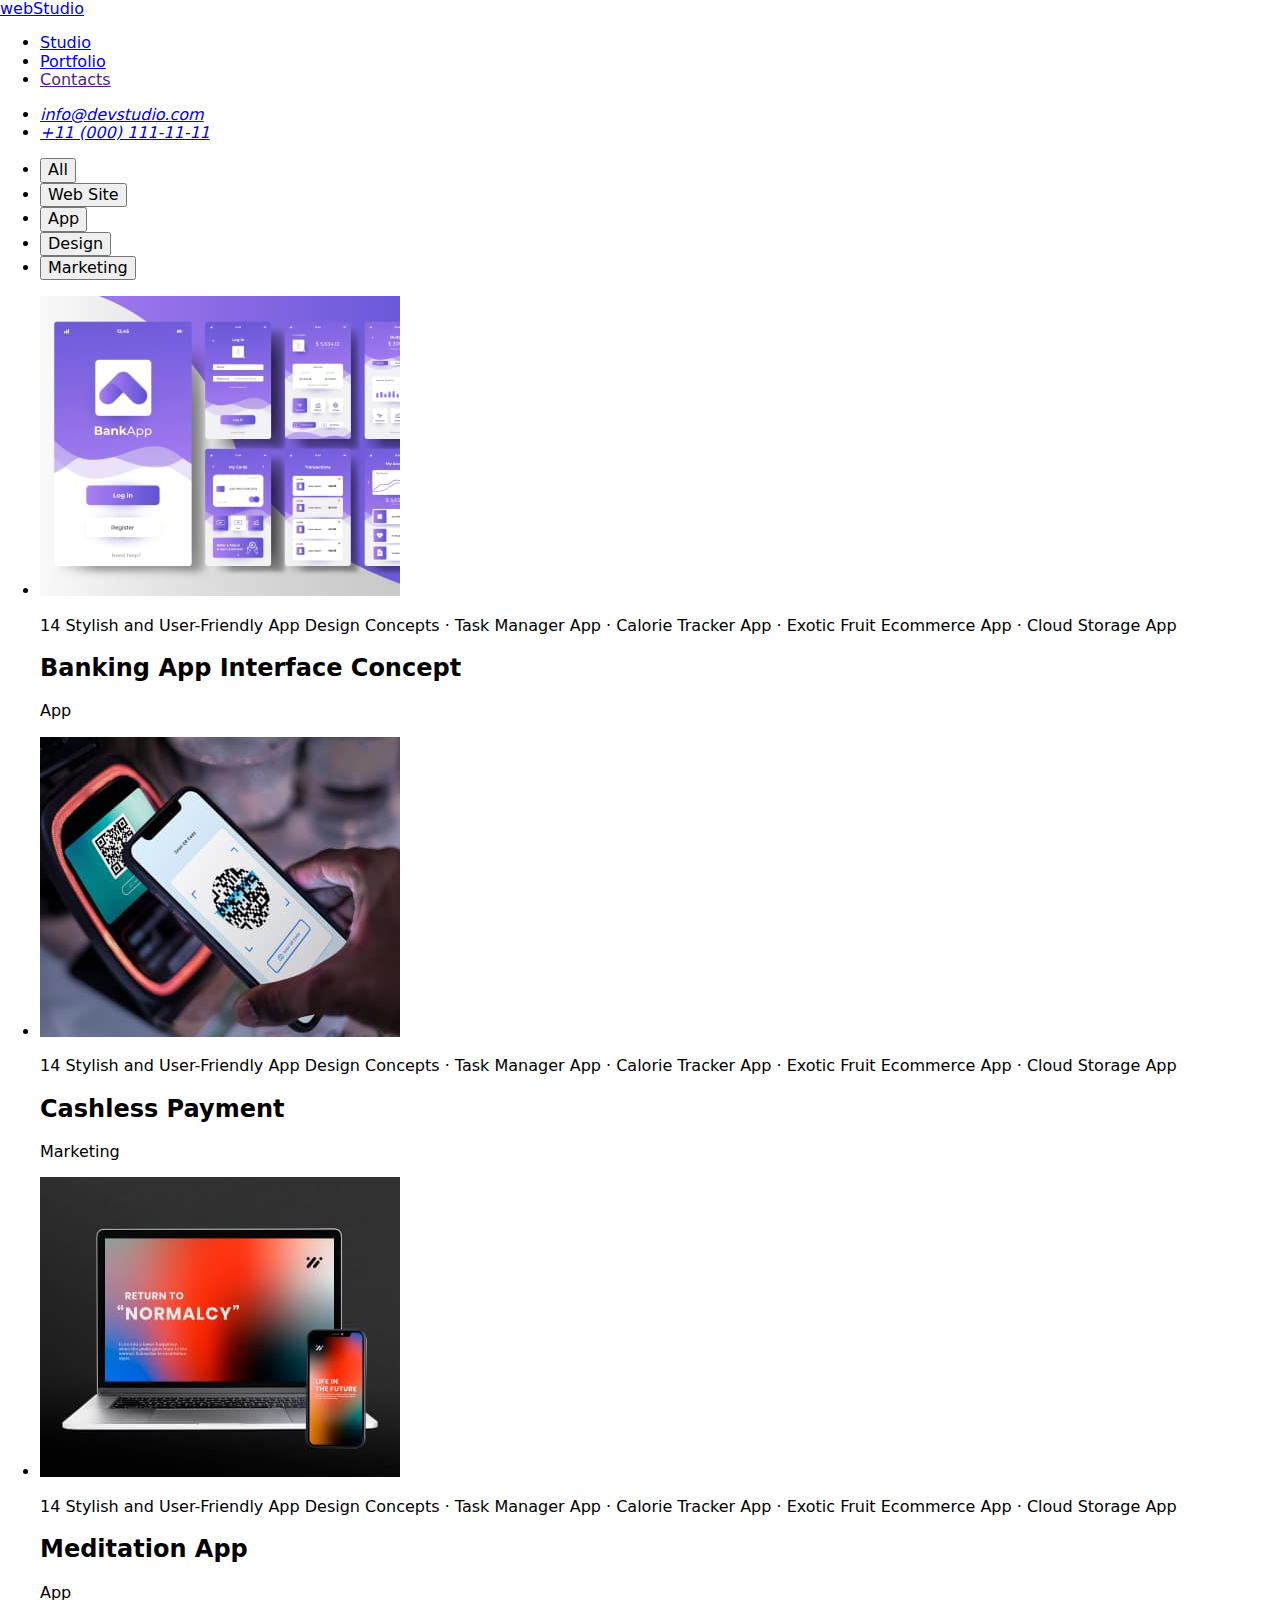
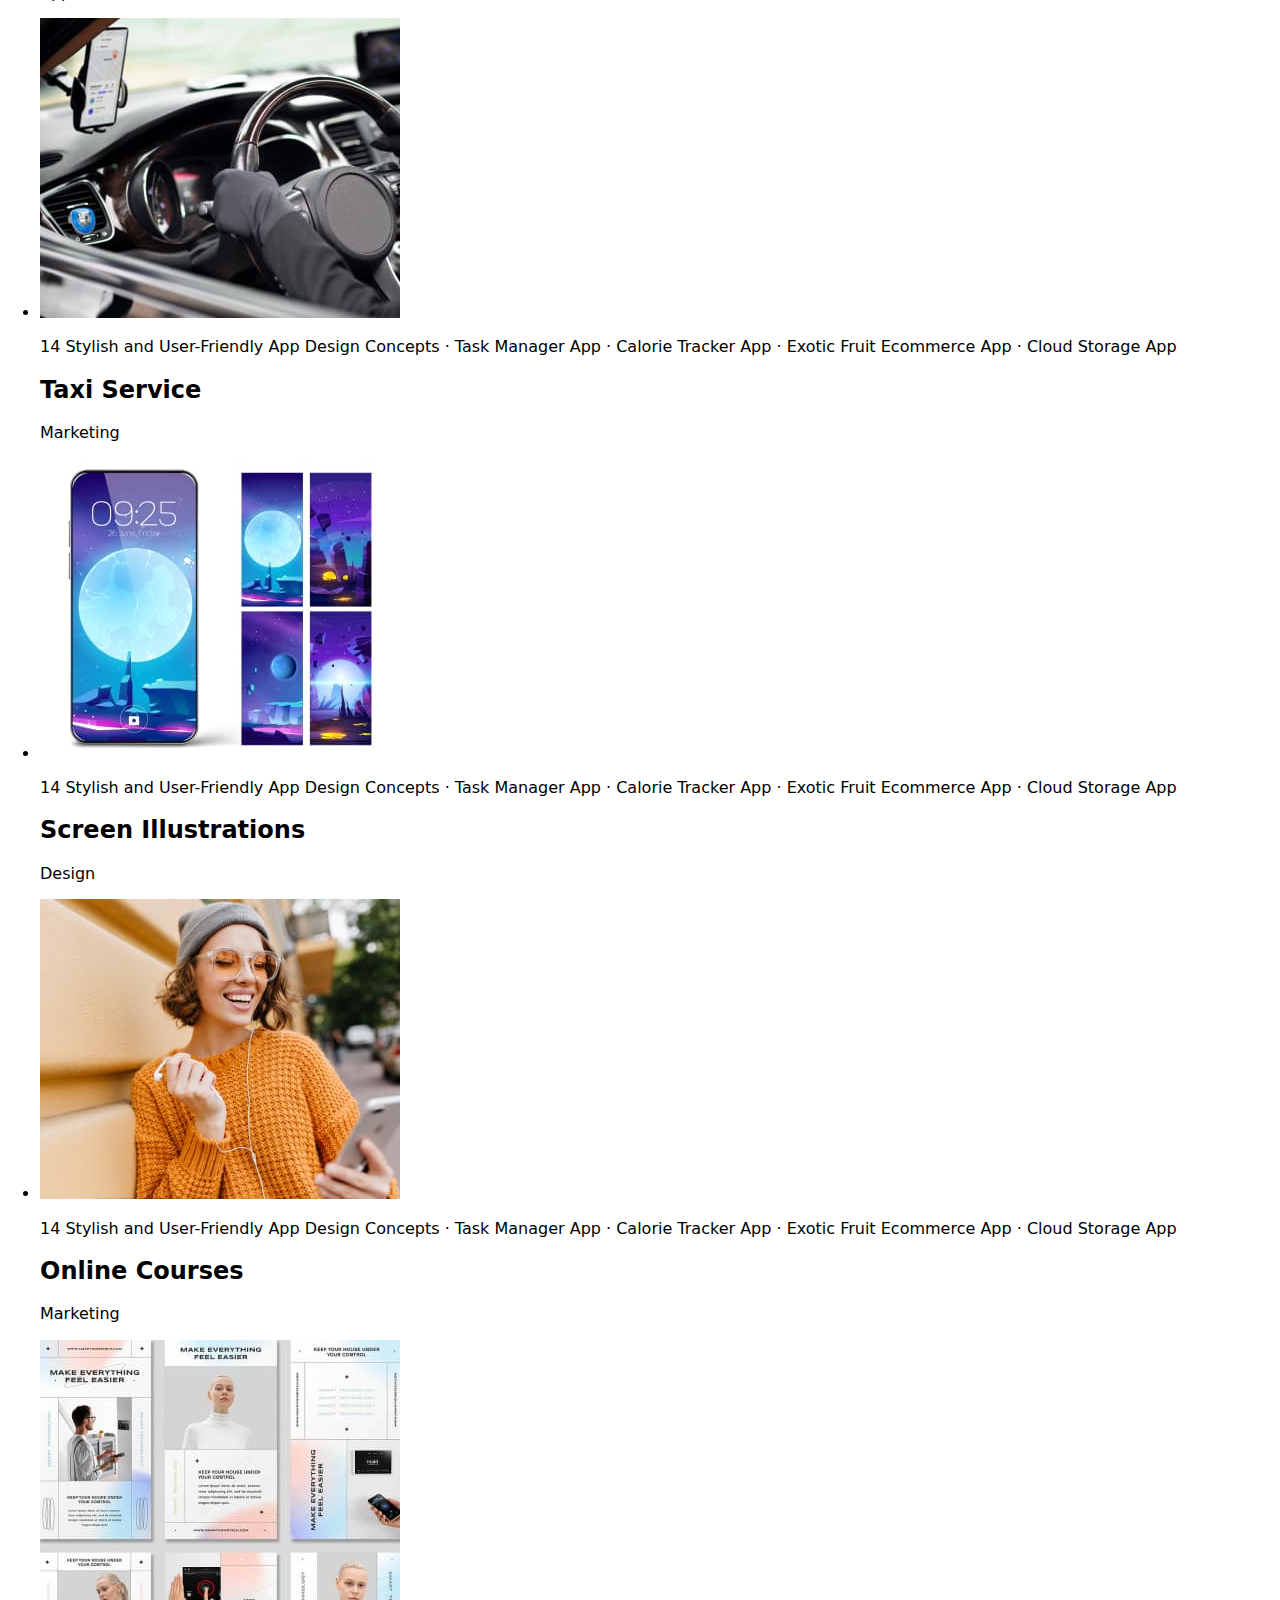
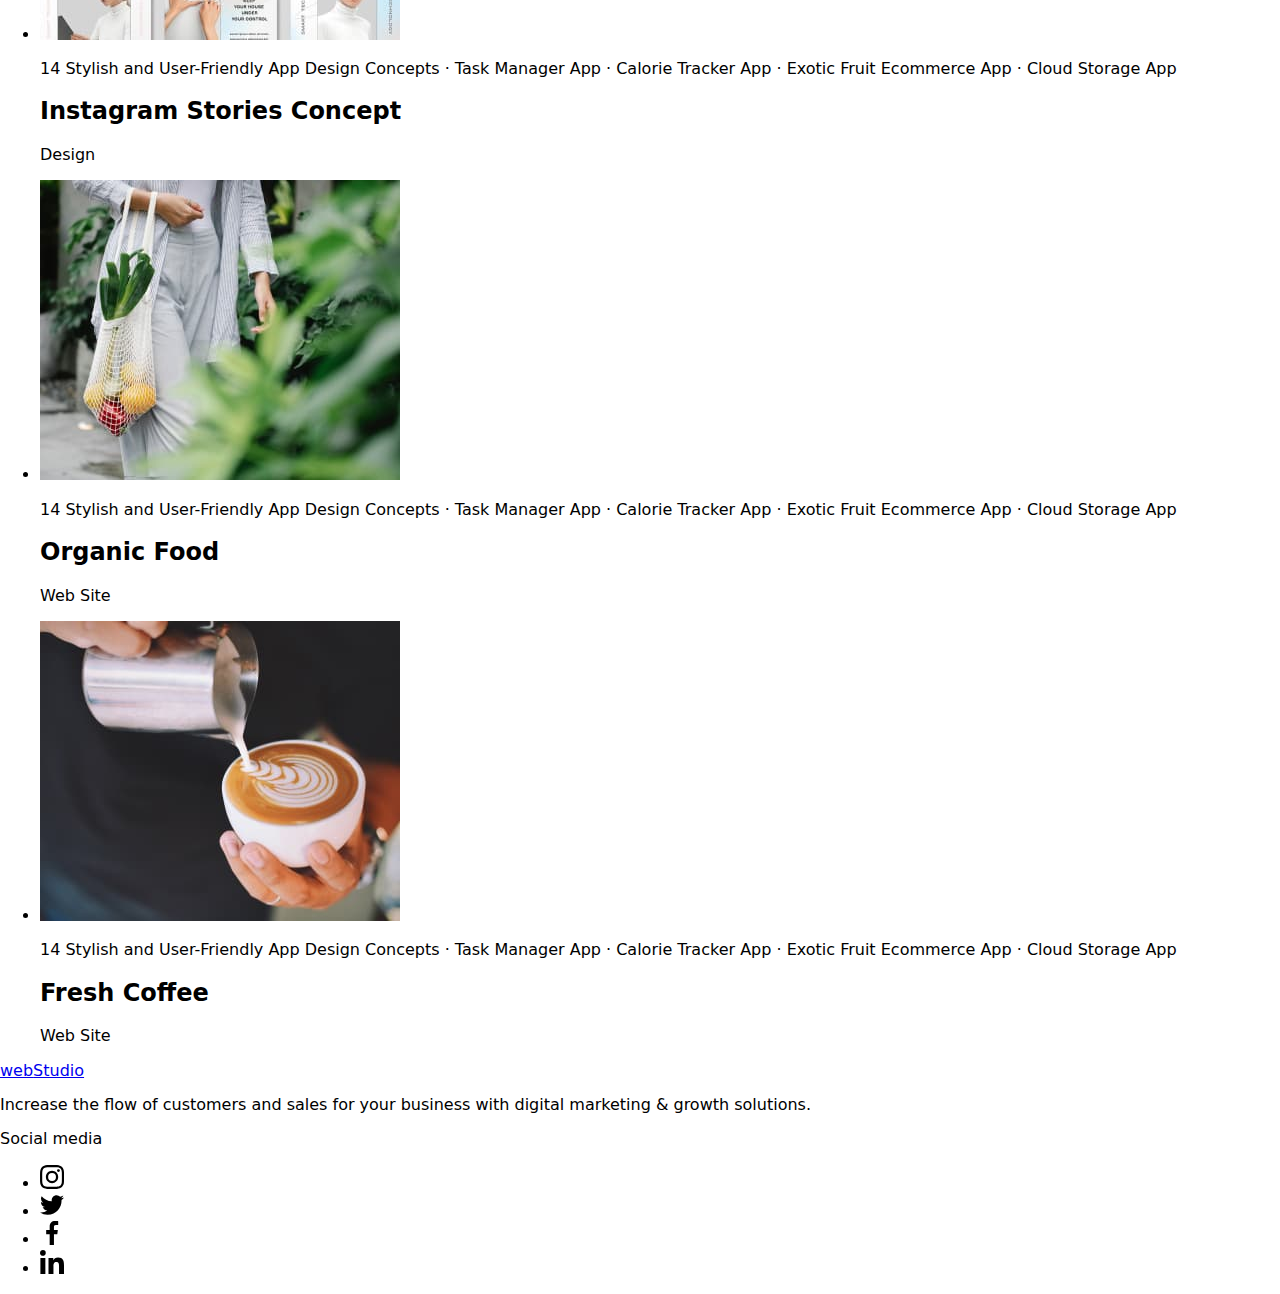
==== portfolio.html @ 4ae12110 "first commit with files transfer" ====
<!DOCTYPE html>
<html lang="en">
  <head>
    <meta charset="UTF-8" />
    <meta name="viewport" content="width=device-width, initial-scale=1.0" />
    <title>Portfolio</title>
    <link rel="preconnect" href="https://fonts.googleapis.com" />
    <link rel="preconnect" href="https://fonts.gstatic.com" crossorigin />
    <link
      href="https://fonts.googleapis.com/css2?family=Raleway:wght@800&family=Roboto:wght@400;500;700;900&display=swap"
      rel="stylesheet"
    />
    <link
      rel="stylesheet"
      href="https://cdn.jsdelivr.net/npm/modern-normalize@1.1.0/modern-normalize.min.css"
    />
    <link rel="stylesheet" href="./css/styles.css" />
  </head>
  <body>
    <!-- header of the site -->
    <header class="header-style">
      <div class="container header-container">
        <nav class="nav-container">
          <a href="./index.html" class="logotype logo-start link"
            >web<span class="logotype logo-end-dark">Studio</span></a
          >
          <ul class="nav-menu list">
            <li class="nav-menu-item">
              <a href="./index.html" class="menu-link link">Studio</a>
            </li>
            <li class="nav-menu-item">
              <a href="./portfolio.html" class="menu-link current link"
                >Portfolio</a
              >
            </li>
            <li class="nav-menu-item">
              <a href="" class="menu-link link">Contacts</a>
            </li>
          </ul>
        </nav>
        <address class="header-contacts">
          <ul class="header-contacts-menu list">
            <li class="header-contacts-item link">
              <a
                href="mailto:info@devstudio.com"
                class="header-contacts-link link"
                >info@devstudio.com</a
              >
            </li>
            <li class="header-contacts-item link">
              <a href="tel:+110001111111" class="header-contacts-link link"
                >+11 (000) 111-11-11</a
              >
            </li>
          </ul>
        </address>
      </div>
    </header>
    <!-- main content -->
    <main>
      <!-- projects selector -->
      <section class="section projects">
        <div class="container projects-container">
          <h1 hidden class="visually-hidden">Main Projects</h1>

          <ul class="projects-filter-menu list">
            <li>
              <button type="button" class="btn filter-button">All</button>
            </li>
            <li>
              <button type="button" class="btn filter-button">Web Site</button>
            </li>
            <li>
              <button type="button" class="btn filter-button">App</button>
            </li>
            <li>
              <button type="button" class="btn filter-button">Design</button>
            </li>
            <li>
              <button type="button" class="btn filter-button">Marketing</button>
            </li>
          </ul>

          <!-- projects description -->
          <!-- <h2 class="visually-hidden">Projects description</h2> -->
          <ul class="projects-description-menu list">
            <li class="project-item">
              <a class="project-item-link link" tabindex="0">
                <div class="thumb">
                  <img
                    class="projects-image"
                    src="./images/project1.jpg"
                    alt="Banking app"
                    width="360"
                    height="300"
                  />
                  <p class="projects-overlay-text">
                    14 Stylish and User-Friendly App Design Concepts · Task
                    Manager App · Calorie Tracker App · Exotic Fruit Ecommerce
                    App · Cloud Storage App
                  </p>
                </div>
                <div class="projects-wrapper">
                  <h2 class="projects-title">Banking App Interface Concept</h2>
                  <p class="projects-text">App</p>
                </div>
              </a>
            </li>
            <li class="project-item">
              <a class="project-item-link link" tabindex="0">
                <div class="thumb">
                  <img
                    src="./images/project2.jpg"
                    alt="Cashless Payment"
                    width="360"
                    height="300"
                  />
                  <p class="projects-overlay-text">
                    14 Stylish and User-Friendly App Design Concepts · Task
                    Manager App · Calorie Tracker App · Exotic Fruit Ecommerce
                    App · Cloud Storage App
                  </p>
                </div>
                <div class="projects-wrapper">
                  <h2 class="projects-title">Cashless Payment</h2>
                  <p class="projects-text">Marketing</p>
                </div></a
              >
            </li>

            <li class="project-item">
              <a class="project-item-link link" tabindex="0">
                <div class="thumb">
                  <img
                    src="./images/project3.jpg"
                    alt="Meditation App"
                    width="360"
                    height="300"
                  />
                  <p class="projects-overlay-text">
                    14 Stylish and User-Friendly App Design Concepts · Task
                    Manager App · Calorie Tracker App · Exotic Fruit Ecommerce
                    App · Cloud Storage App
                  </p>
                </div>
                <div class="projects-wrapper">
                  <h2 class="projects-title">Meditation App</h2>
                  <p class="projects-text">App</p>
                </div></a
              >
            </li>
            <li class="project-item">
              <a class="project-item-link link" tabindex="0">
                <div class="thumb">
                  <img
                    src="./images/project4.jpg"
                    alt="Taxi Service"
                    width="360"
                    height="300"
                  />
                  <p class="projects-overlay-text">
                    14 Stylish and User-Friendly App Design Concepts · Task
                    Manager App · Calorie Tracker App · Exotic Fruit Ecommerce
                    App · Cloud Storage App
                  </p>
                </div>
                <div class="projects-wrapper">
                  <h2 class="projects-title">Taxi Service</h2>
                  <p class="projects-text">Marketing</p>
                </div>
              </a>
            </li>
            <li class="project-item">
              <a class="project-item-link link" tabindex="0">
                <div class="thumb">
                  <img
                    src="./images/project5.jpg"
                    alt="Screen Illustrations"
                    width="360"
                    height="300"
                  />
                  <p class="projects-overlay-text">
                    14 Stylish and User-Friendly App Design Concepts · Task
                    Manager App · Calorie Tracker App · Exotic Fruit Ecommerce
                    App · Cloud Storage App
                  </p>
                </div>
                <div class="projects-wrapper">
                  <h2 class="projects-title">Screen Illustrations</h2>
                  <p class="projects-text">Design</p>
                </div></a
              >
            </li>
            <li class="project-item">
              <a class="project-item-link link" tabindex="0">
                <div class="thumb">
                  <img
                    src="./images/project6.jpg"
                    alt="Online Courses"
                    width="360"
                    height="300"
                  />
                  <p class="projects-overlay-text">
                    14 Stylish and User-Friendly App Design Concepts · Task
                    Manager App · Calorie Tracker App · Exotic Fruit Ecommerce
                    App · Cloud Storage App
                  </p>
                </div>
                <div class="projects-wrapper">
                  <h2 class="projects-title">Online Courses</h2>
                  <p class="projects-text">Marketing</p>
                </div></a
              >
            </li>
            <li class="project-item">
              <a class="project-item-link link" tabindex="0">
                <div class="thumb">
                  <img
                    src="./images/project7.jpg"
                    alt="Instagram Stories Concept"
                    width="360"
                    height="300"
                  />
                  <p class="projects-overlay-text">
                    14 Stylish and User-Friendly App Design Concepts · Task
                    Manager App · Calorie Tracker App · Exotic Fruit Ecommerce
                    App · Cloud Storage App
                  </p>
                </div>
                <div class="projects-wrapper">
                  <h2 class="projects-title">Instagram Stories Concept</h2>
                  <p class="projects-text">Design</p>
                </div></a
              >
            </li>
            <li class="project-item">
              <a class="project-item-link link" tabindex="0">
                <div class="thumb">
                  <img
                    src="./images/project8.jpg"
                    alt="Organic Food"
                    width="360"
                    height="300"
                  />
                  <p class="projects-overlay-text">
                    14 Stylish and User-Friendly App Design Concepts · Task
                    Manager App · Calorie Tracker App · Exotic Fruit Ecommerce
                    App · Cloud Storage App
                  </p>
                </div>
                <div class="projects-wrapper">
                  <h2 class="projects-title">Organic Food</h2>
                  <p class="projects-text">Web Site</p>
                </div></a
              >
            </li>
            <li class="project-item">
              <a class="project-item-link link" tabindex="0">
                <div class="thumb">
                  <img
                    src="./images/project9.jpg"
                    alt="Fresh Coffee"
                    width="360"
                    height="300"
                  />
                  <p class="projects-overlay-text">
                    14 Stylish and User-Friendly App Design Concepts · Task
                    Manager App · Calorie Tracker App · Exotic Fruit Ecommerce
                    App · Cloud Storage App
                  </p>
                </div>
                <div class="projects-wrapper">
                  <h2 class="projects-title">Fresh Coffee</h2>
                  <p class="projects-text">Web Site</p>
                </div></a
              >
            </li>
          </ul>
        </div>
      </section>
    </main>
    <!-- background -->
    <footer class="footer-style">
      <div class="footer-container container">
        <div class="footer-text-container">
          <a href="./index.html" class="logotype logo-start link"
            >web<span class="logotype logo-end-light">Studio</span></a
          >
          <p class="footer-text">
            Increase the flow of customers and sales for your business with
            digital marketing & growth solutions.
          </p>
        </div>
        <div class="footer-icons-wrapper">
          <p class="footer-icons-text">Social media</p>
          <ul class="footer-icons-list list">
            <li class="footer-icons-item">
              <a
                href="http://instagram.com"
                target="_blank"
                rel="noopener nofollow noreferrer"
                class="footer-icons-link link"
                ><svg class="footer-icons" width="24" height="24">
                  <use href="./images/icons.svg#icon-instagram"></use>
                </svg>
              </a>
            </li>
            <li class="footer-icons-item">
              <a
                href="http://twitter.com"
                target="_blank"
                rel="noopener nofollow noreferrer"
                class="footer-icons-link link"
                ><svg class="footer-icons" width="24" height="24">
                  <use href="./images/icons.svg#icon-twitter"></use>
                </svg>
              </a>
            </li>
            <li class="footer-icons-item">
              <a
                href="http://facebook.com"
                target="_blank"
                rel="noopener nofollow noreferrer"
                class="footer-icons-link link"
                ><svg class="footer-icons" width="24" height="24">
                  <use href="./images/icons.svg#icon-facebook"></use>
                </svg>
              </a>
            </li>
            <li class="footer-icons-item">
              <a
                href="http://linkedin.com"
                target="_blank"
                rel="noopener nofollow noreferrer"
                class="footer-icons-link link"
                ><svg class="footer-icons" width="24" height="24">
                  <use href="./images/icons.svg#icon-linkedin"></use>
                </svg>
              </a>
            </li>
          </ul>
        </div>
      </div>
    </footer>
  </body>
</html>
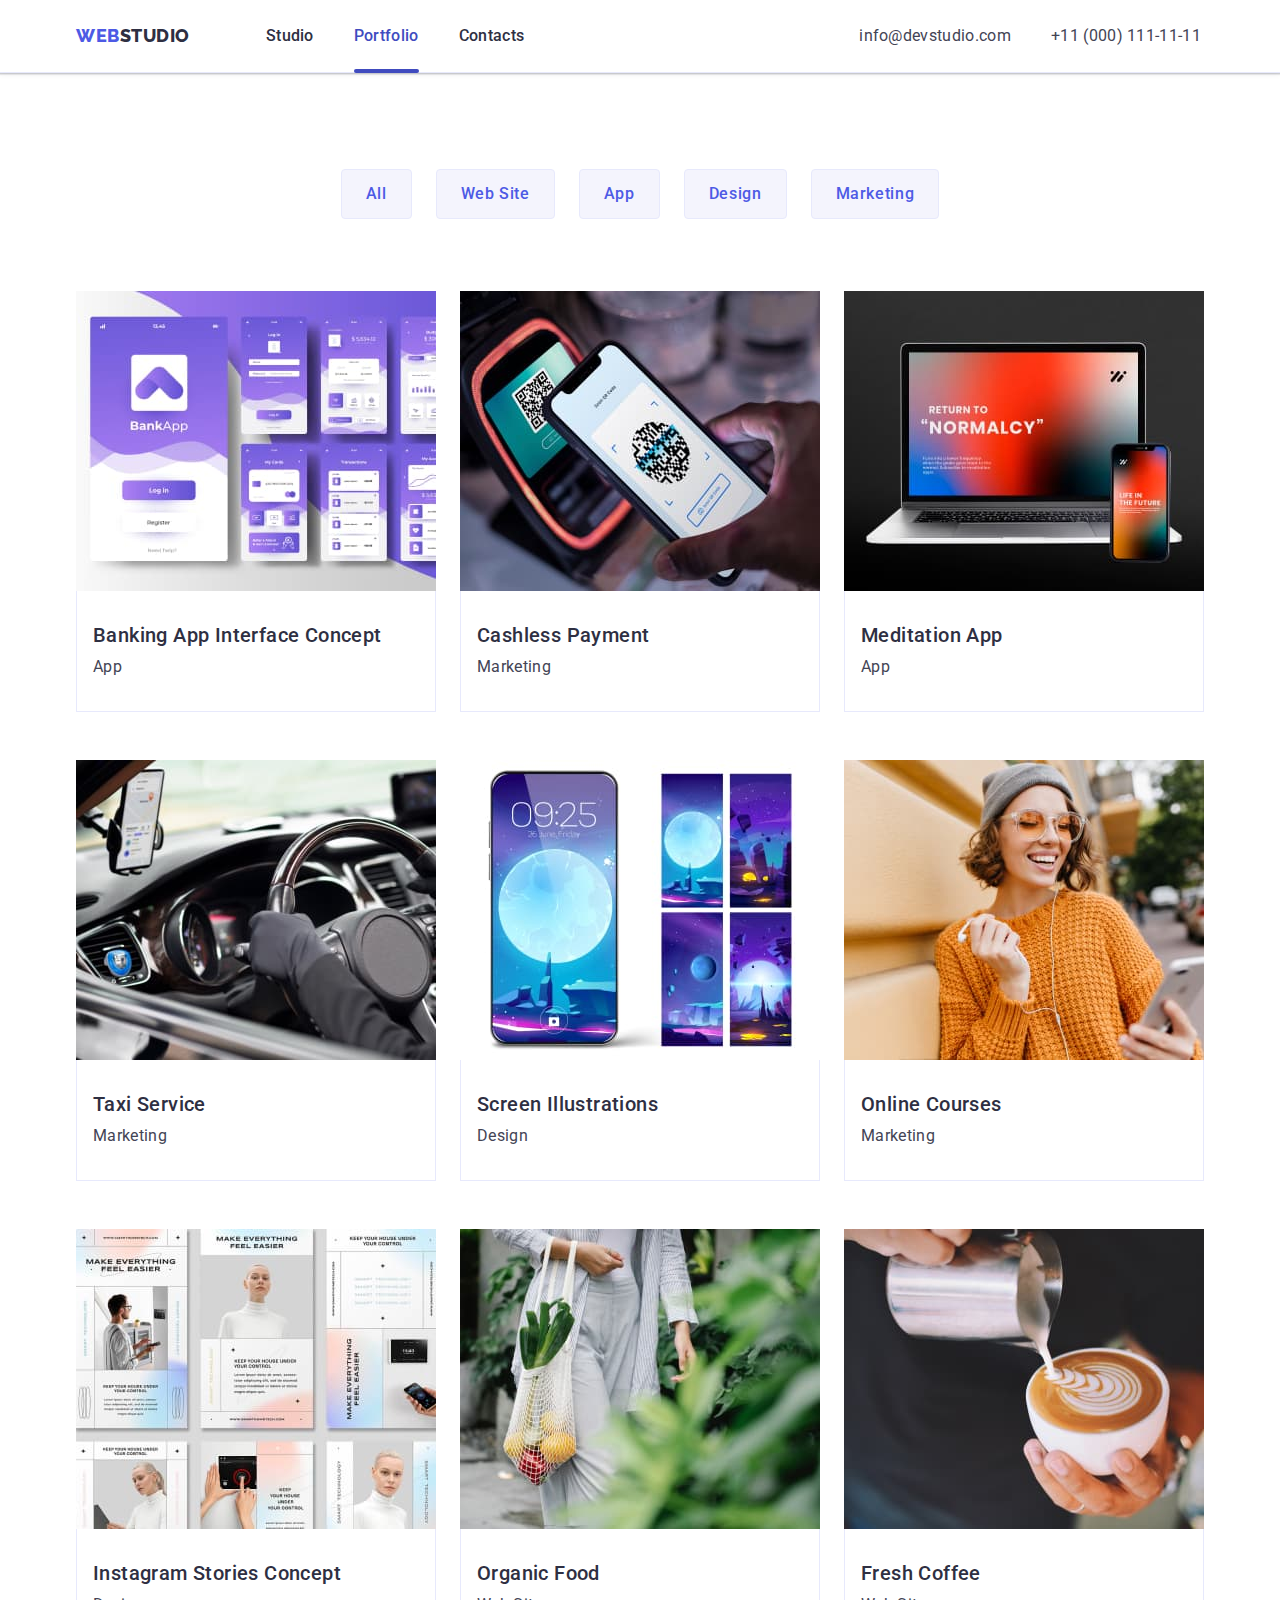
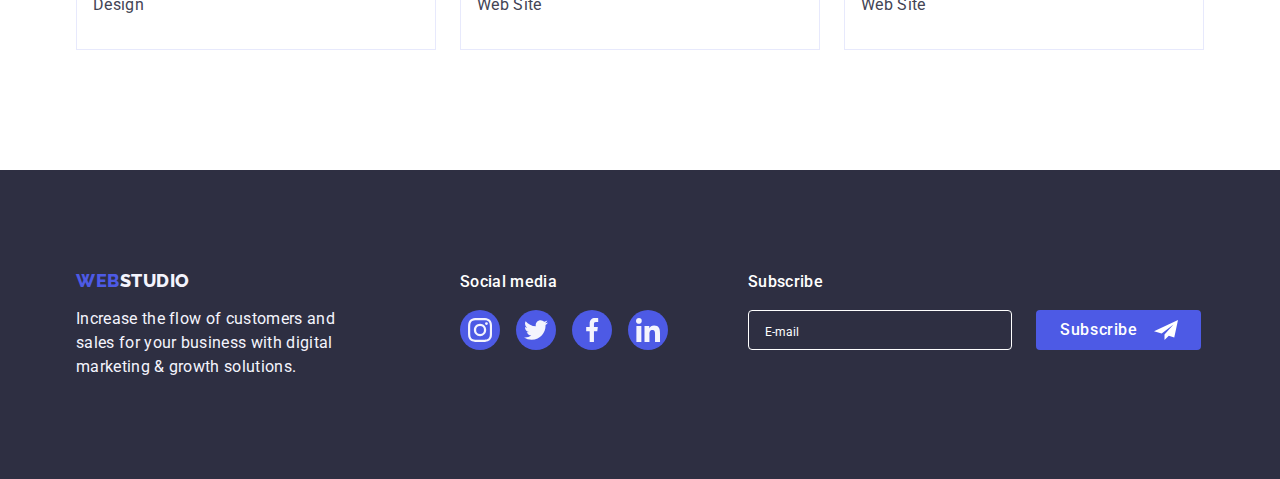
==== commit a0e1e358: "second commit for check-up" ====
--- a/portfolio.html
+++ b/portfolio.html
@@ -340,6 +340,29 @@
             </li>
           </ul>
         </div>
+        <div class="footer-subscribe-wrapper">
+          <p class="footer-icons-text">Subscribe</p>
+          <form class="footer-subscribe-form">
+            <label
+              class="subscribe-input-label"
+              for="email"
+              name="subscribe-label"
+            >
+              <input
+                type="email"
+                class="subscribe-input"
+                placeholder="E-mail"
+              />
+            </label>
+
+            <button type="submit" class="btn footer-button">
+              Subscribe
+              <svg class="subscribe-icon" width="24" height="24">
+                <use href="./images/icons.svg#icon-send"></use>
+              </svg>
+            </button>
+          </form>
+        </div>
       </div>
     </footer>
   </body>
--- a/css/styles.css
+++ b/css/styles.css
@@ -0,0 +1,996 @@
+:root {
+  --primary-band-color: #4d5ae5;
+  --pressed-state-color: #404bbf;
+  --dark-color: #2e2f42;
+  --success-color: #31d0aa;
+  --text-color: #434455;
+  --subtle-text-color: #8e8f99;
+  --accent-color: #e7e9fc;
+  --light-color: #f4f4fd;
+  --modal-overlay-color: #2e2f42;
+  --hero-background-color: #2e2f42;
+  --white-color: #ffffff;
+  --modal-background-color: #fcfcfc;
+}
+
+body {
+  font-family: "Roboto", sans-serif;
+  line-height: 1.5;
+  letter-spacing: 0.02em;
+  background-color: var(--white-color);
+  color: var(--text-color);
+}
+
+h1,
+h2,
+h3,
+h4,
+h5,
+h6,
+p {
+  padding: 0;
+  margin: 0;
+}
+
+input,
+textarea,
+button {
+  font: inherit;
+}
+
+img {
+  display: block;
+  max-width: 100%;
+  height: auto;
+}
+
+.container {
+  width: 1158px;
+  padding: 0 15px;
+  margin: 0 auto;
+}
+
+.list {
+  list-style: none;
+}
+
+.link {
+  text-decoration: none;
+}
+
+.section {
+  padding-bottom: 120px;
+}
+
+.visually-hidden {
+  position: absolute;
+  width: 1px;
+  height: 1px;
+  margin: -1px;
+  border: 0;
+  padding: 0;
+  white-space: nowrap;
+  clip-path: inset(100%);
+  clip: rect(0 0 0 0);
+  overflow: hidden;
+}
+
+/* header styles */
+.header-style {
+  border-bottom: 1px solid var(--accent-color);
+  align-items: center;
+  box-shadow: 0px 2px 1px rgba(46, 47, 66, 0.08), 0px 1px 1px rgba(46, 47, 66, 0.16), 0px 1px 6px rgba(46, 47, 66, 0.08);
+}
+
+.header-container {
+  display: flex;
+  margin: auto;
+  align-items: center;
+}
+
+.header-style .menu-link {
+  color: var(--dark-color);
+  font-weight: 500;
+  transition: color 250ms cubic-bezier(0.4, 0, 0.2, 1);
+}
+
+.nav-menu-item {
+  color: var(--dark-color);
+}
+
+.header-logo-start {
+  padding-top: 24px;
+  padding-bottom: 24px;
+}
+
+.logo-start {
+  color: var(--primary-band-color);
+  margin-right: 76px;
+  display: inline-block;
+  transition: color 250ms cubic-bezier(0.4, 0, 0.2, 1);
+}
+
+.header-contacts {
+  font-style: normal;
+  margin: auto;
+}
+
+.header-contacts-link {
+  color: inherit;
+  transition: color 250ms cubic-bezier(0.4, 0, 0.2, 1);
+
+}
+
+.menu-link {
+  padding-top: 24px;
+  padding-bottom: 24px;
+  display: block;
+  position: relative;
+
+}
+
+.menu-link:hover,
+.menu-link:focus,
+.header-contacts-link:hover,
+.header-contacts-link:focus {
+  color: var(--pressed-state-color);
+}
+
+.menu-link.current::after {
+  content: "";
+  display: block;
+  position: absolute;
+  width: 100%;
+  height: 4px;
+  /* margin-bottom: 44px; */
+  border-radius: 2px;
+  background-color: var(--pressed-state-color);
+  left: 0;
+  bottom: -1px;
+}
+
+.link {
+  font-style: normal;
+}
+
+nav {
+  display: flex;
+  align-items: center;
+}
+
+.nav-menu {
+  display: flex;
+  padding: 0px;
+  margin-right: 332px;
+  margin-top: 0px;
+  margin-bottom: 0px;
+}
+
+.nav-menu-item:not(:last-child) {
+  margin-right: 40px;
+}
+
+.nav-menu .current {
+  color: var(--pressed-state-color);
+}
+
+.header-contacts-menu {
+  display: flex;
+  align-items: center;
+  padding: 0px;
+  margin: 0px;
+  /* gap: 40px; */
+}
+
+.header-contacts-item:not(:last-child) {
+  margin-right: 40px;
+}
+
+/* hero styles */
+.hero {
+  background: var(--dark-color);
+  padding-top: 188px;
+  padding-bottom: 188px;
+  background-image: linear-gradient(rgba(46, 47, 66, 0.7), rgba(46, 47, 66, 0.7)), url(../images/people-office.jpg);
+  background-repeat: no-repeat;
+  max-width: 1440px;
+  margin-left: auto;
+  margin-right: auto;
+  background-position: center;
+  background-size: cover;
+}
+
+.hero-container {
+  padding: 0px;
+  margin-left: auto;
+  margin-right: auto;
+}
+
+.header-one {
+  font-weight: 700;
+  font-size: 56px;
+  line-height: 1.07;
+  color: var(--white-color);
+  text-align: center;
+  letter-spacing: 0.02em;
+  max-width: 496px;
+
+  margin-bottom: 48px;
+  margin-left: auto;
+  margin-right: auto;
+
+}
+
+.header-two {
+  font-weight: 700;
+  font-size: 36px;
+  line-height: 1.11;
+  text-align: center;
+  color: var(--dark-color);
+  text-transform: capitalize;
+  letter-spacing: 0.02em;
+}
+
+
+.btn {
+  cursor: pointer;
+  font-family: inherit;
+  text-align: center;
+  font-weight: 500;
+  font-size: 16px;
+  letter-spacing: 0.04em;
+  line-height: 1.5;
+  border-width: 0px;
+
+  display: block;
+  margin-left: auto;
+  margin-right: auto;
+  align-items: center;
+  border-radius: 4px;
+
+  transition: background-color 250ms cubic-bezier(0.4, 0, 0.2, 1);
+
+}
+
+.btn:hover,
+.btn:focus {
+  background-color: var(--pressed-state-color);
+  color: var(--white-color);
+}
+
+.cta-button {
+  background-color: var(--primary-band-color);
+  color: var(--white-color);
+  box-shadow: 0px 4px 4px 0px rgba(0, 0, 0, 0.15);
+  border: none;
+  min-width: 169px;
+  height: 56px;
+  padding: 16px 32px;
+}
+
+.filter-button {
+  background-color: var(--light-color);
+  color: var(--primary-band-color);
+
+  display: block;
+  margin-left: auto;
+  margin-right: auto;
+  align-items: center;
+  padding: 12px 24px;
+  border-radius: 4px;
+  width: auto;
+  box-shadow: none;
+  border: 1px solid rgba(231, 233, 252, 1);
+  transition: background-color 250ms cubic-bezier(0.4, 0, 0.2, 1),
+    color 250ms cubic-bezier(0.4, 0, 0.2, 1), border-color 250ms cubic-bezier(0.4, 0, 0.2, 1), box-shadow 250ms cubic-bezier(0.4, 0, 0.2, 1);
+}
+
+.filter-button:active {
+  background-color: var(--pressed-state-color);
+  color: var(--white-color);
+  box-shadow: 0px 3px 1px rgba(0, 0, 0, 0.1), 0px 2px 1px rgba(0, 0, 0, 0.08), 0px 2px 2px rgba(0, 0, 0, 0.12);
+  border: 1px solid transparent;
+}
+
+.filter-button:hover,
+.filter-button:focus {
+  border: 1px solid transparent;
+  box-shadow: 0px 3px 1px rgba(0, 0, 0, 0.1), 0px 2px 1px rgba(0, 0, 0, 0.08), 0px 2px 2px rgba(0, 0, 0, 0.12);
+}
+
+/* specialty styles */
+.specialty {
+  padding-top: 120px;
+}
+
+.specialty-container {
+  padding: 0px;
+}
+
+.specialty-list {
+  display: flex;
+  padding: 0px;
+  margin: 0px;
+  /* gap: 24px; */
+}
+
+.specialty .header-three {
+  margin-bottom: 8px;
+}
+
+.specialty-item {
+  width: calc((100% - 72px));
+}
+
+.specialty-item:not(:last-child) {
+  margin-right: 24px;
+}
+
+.specialty-icons-container {
+  width: 264px;
+  background-color: var(--light-color);
+  display: flex;
+  align-items: center;
+  justify-content: center;
+  margin-bottom: 8px;
+  padding: 24px 100px;
+  border-radius: 4px;
+}
+
+.header-three {
+  font-size: 20px;
+  font-weight: 500;
+  line-height: 1.2;
+  color: var(--dark-color);
+  letter-spacing: 0.02em;
+}
+
+/* business style */
+
+.business .header-two {
+  margin-bottom: 72px;
+}
+
+.business-list {
+  display: flex;
+  gap: 24px;
+
+  padding-left: 0;
+  margin: 0;
+}
+
+.business-item {
+  flex-basis: calc((100% - 2 * 24px) / 3);
+}
+
+/* team styles */
+.team {
+  background-color: var(--light-color);
+  padding-top: 120px;
+  padding-bottom: 120px;
+}
+
+.team-list {
+  display: flex;
+
+  padding: 0;
+  margin: 0;
+  gap: 24px;
+}
+
+.team-card {
+  padding: 32px 0 32px;
+
+  margin: auto;
+  align-items: center;
+
+}
+
+.team .item {
+  /* flex-basis: calc((100% - 3 * 24px) / 4); */
+  background: var(--white-color);
+  border-radius: 0px 0px 4px 4px;
+  box-shadow: 0px 2px 1px 0px rgba(46, 47, 66, 0.08), 0px 1px 1px 0px rgba(46, 47, 66, 0.16), 0px 1px 6px 0px rgba(46, 47, 66, 0.08);
+  gap: 24px;
+}
+
+.team-header-two {
+  margin-bottom: 72px;
+  text-align: center;
+}
+
+.team-header-three {
+  text-align: center;
+  margin-bottom: 8px;
+}
+
+.team-text {
+  text-align: center;
+  margin-bottom: 8px;
+}
+
+.team-icons-list {
+  display: flex;
+  gap: 24px;
+  align-items: center;
+  justify-content: center;
+  padding: 0;
+}
+
+.team-icons-item {
+  width: 40px;
+  height: 40px;
+}
+
+.team-icons-link {
+  display: flex;
+  align-items: center;
+  justify-content: center;
+  border-radius: 50%;
+
+  width: 100%;
+  height: 100%;
+  background-color: var(--primary-band-color);
+  color: var(--subtle-text-color);
+  transition: background-color 250ms cubic-bezier(0.4, 0, 0.2, 1);
+}
+
+.team-icons {
+  fill: var(--light-color);
+  color: currentColor;
+}
+
+.team-icons-link:hover,
+.team-icons-link:focus {
+  background-color: var(--pressed-state-color);
+  color: var(--pressed-state-color);
+}
+
+/* customers styles */
+.customers {
+  padding-top: 120px;
+  padding-bottom: 120px;
+}
+
+.customers-list {
+  padding-left: 0px;
+  display: flex;
+  gap: 24px;
+  align-items: center;
+  justify-content: center;
+  margin: 0;
+}
+
+.customers-list-item {
+  /* width: 168px; */
+  height: 88px;
+  width: calc((100% - 120px) / 6);
+}
+
+.customers-link {
+  display: flex;
+  justify-content: center;
+  align-items: center;
+  width: 100%;
+  height: 100%;
+  fill: var(--subtle-text-color);
+  color: var(--subtle-text-color);
+  border: 1px solid var(--subtle-text-color);
+  border-radius: 4px;
+  transition: border-color 250ms cubic-bezier(0.4, 0, 0.2, 1), color 250ms cubic-bezier(0.4, 0, 0.2, 1);
+}
+
+.customers-link:hover,
+.customers-link:focus {
+  fill: var(--pressed-state-color);
+  color: var(--pressed-state-color);
+  border-color: var(--pressed-state-color);
+}
+
+.customers-icons {
+  color: currentColor;
+}
+
+/* projects styles */
+.projects {
+  padding-top: 96px;
+}
+
+.thumb {
+  position: relative;
+  overflow: hidden;
+}
+
+.project-item-link {
+  display: block;
+  cursor: pointer;
+  box-shadow: none;
+  transition: box-shadow 250ms cubic-bezier(0.4, 0, 0.2, 1);
+}
+
+.project-item-link:focus,
+.project-item-link:hover {
+  box-shadow: 0px 1px 6px rgba(46, 47, 66, 0.08), 0px 1px 1px rgba(46, 47, 66, 0.16), 0px 2px 1px rgba(46, 47, 66, 0.08);
+}
+
+.projects-overlay-text {
+  position: absolute;
+  top: 0;
+  left: 0;
+  width: 100%;
+  height: 100%;
+  font-size: 16px;
+  line-height: 1.5;
+  letter-spacing: 0.02em;
+  color: var(--light-color);
+  padding: 40px 32px;
+  background-color: var(--primary-band-color);
+  transform: translateY(100%);
+  transition: transform 250ms cubic-bezier(0.4, 0, 0.2, 1);
+}
+
+.project-item-link:hover .projects-overlay-text,
+.project-item-link:focus .projects-overlay-text {
+  background-color: var(--primary-band-color);
+  transform: translateY(0);
+}
+
+.projects-container {
+  padding: 0px;
+}
+
+.projects-filter-menu {
+  display: flex;
+  justify-content: center;
+  gap: 24px;
+  padding-left: 0;
+  margin: 0px;
+  margin-bottom: 72px;
+}
+
+.projects-description-menu {
+  display: flex;
+  flex-wrap: wrap;
+  justify-content: center;
+  padding: 0px;
+  margin: 0px;
+  gap: 48px 24px;
+}
+
+.projects-wrapper {
+  border: 1px solid var(--accent-color);
+  border-top: none;
+  padding: 32px 16px;
+}
+
+.projects-title {
+  color: var(--dark-color);
+  font-weight: 500;
+  font-size: 20px;
+  line-height: 1.2;
+  letter-spacing: 0.02em;
+  margin-bottom: 8px;
+
+}
+
+.projects-text {
+  font-size: 16px;
+  line-height: 1.5;
+  letter-spacing: 0.02em;
+  color: var(--text-color);
+}
+
+/* footer styles  */
+.footer-style {
+  background-color: var(--dark-color);
+  padding-bottom: 100px;
+  padding-top: 100px;
+}
+
+.footer-text-container {
+  width: 264px;
+  margin-right: 120px;
+}
+
+.logotype {
+  font-family: "Raleway", sans-serif;
+  font-size: 18px;
+  font-weight: 800;
+  text-transform: uppercase;
+  letter-spacing: 0.03em;
+  line-height: 1.17;
+}
+
+.footer-style .logo-start {
+  margin-bottom: 16px;
+}
+
+.logo-end-dark {
+  color: var(--dark-color);
+}
+
+.logo-end-light {
+  color: var(--light-color);
+}
+
+.footer-text {
+  color: var(--light-color);
+  width: 268px;
+  font-weight: 400;
+  font-size: 16px;
+  line-height: 1.5;
+  letter-spacing: 0.02em;
+
+}
+
+.footer-container {
+  display: flex;
+  align-items: baseline;
+}
+
+.footer-icons-text {
+  color: var(--white-color);
+  font-weight: 500;
+  font-size: 16px;
+  line-height: 1.5;
+  letter-spacing: 0.02em;
+  margin-bottom: 16px;
+}
+
+.footer-icons-list {
+  display: flex;
+  gap: 16px;
+  align-items: center;
+  justify-content: center;
+  padding: 0;
+  margin: 0;
+}
+
+.footer-icons-item {
+  width: 40px;
+  height: 40px;
+}
+
+.footer-icons-link {
+  display: flex;
+  align-items: center;
+  justify-content: center;
+  border-radius: 50%;
+
+  width: 100%;
+  height: 100%;
+  background-color: var(--primary-band-color);
+  transition: background-color 250ms cubic-bezier(0.4, 0, 0.2, 1);
+}
+
+.footer-icons {
+  fill: var(--light-color);
+}
+
+.footer-icons-link:hover,
+.footer-icons-link:focus {
+  background-color: var(--success-color);
+}
+
+.footer-icons-wrapper {
+  margin-right: 80px;
+}
+
+.footer-subscribe-form {
+  display: flex;
+  position: relative;
+
+  /* gap: 24px; */
+  /* align-items: center; */
+  /* justify-content: center; */
+  /* align-items: flex-start; */
+}
+
+.subscribe-input {
+  width: 264px;
+  background-color: transparent;
+  height: 40px;
+  border: 1px solid var(--white-color);
+  border-radius: 4px;
+  padding: 0;
+  padding-left: 16px;
+  margin-right: 24px;
+  display: flex;
+  align-items: center;
+  letter-spacing: 0.03;
+}
+
+.subscribe-input::placeholder {
+  /* padding: 8px 0px 8px 16px; */
+  color: var(--white-color);
+  /* background-color: var(--dark-color); */
+  font-size: 12px;
+  line-height: 2;
+  /* letter-spacing: 0.04em; */
+}
+
+
+.footer-button {
+  background-color: var(--primary-band-color);
+  color: var(--white-color);
+  /* box-shadow: 0px 4px 4px 0px rgba(0, 0, 0, 0.15); */
+  border: transparent;
+  min-width: 165px;
+  letter-spacing: 0.04em;
+  padding: 8px 0px 8px 24px;
+  display: flex;
+  gap: 16px;
+
+}
+
+
+.subscribe-icon {
+  fill: var(--white-color);
+}
+
+/* modal window */
+.backdrop {
+  position: fixed;
+  top: 0;
+  left: 0;
+  width: 100%;
+  height: 100%;
+  background-color: rgba(46, 47, 66, 0.4);
+  opacity: 1;
+  visibility: visible;
+  pointer-events: initial;
+  backdrop-filter: blur(1px);
+  transition: opacity 250ms cubic-bezier(0.4, 0, 0.2, 1), visibility 250ms cubic-bezier(0.4, 0, 0.2, 1);
+}
+
+.backdrop.is-hidden {
+  opacity: 0;
+  visibility: hidden;
+  pointer-events: none;
+}
+
+.modal {
+  position: absolute;
+  left: 50%;
+  top: 50%;
+  transform: translate(-50%, -50%);
+  width: 408px;
+  min-height: 584px;
+  border-radius: 4px;
+  background-color: var(--modal-background-color);
+  padding: 72px 24px 24px 24px;
+  /* box-shadow: 0px 2px 1px 0px rgba(0, 0, 0, 0.2), 0px 1px 3px 0px rgba(0, 0, 0, 0.12),
+    0px 1px 1px 0px rgba(0, 0, 0, 0.14); */
+  transition: transform 250ms cubic-bezier(0.4, 0, 0.2, 1);
+
+}
+
+.modal-text {
+  font-weight: 500;
+  font-size: 16px;
+  line-height: 1.5;
+  text-align: center;
+  letter-spacing: 0.02em;
+
+  color: var(--dark-color);
+  margin-bottom: 16px;
+}
+
+.modal-input {
+  width: 100%;
+  background-color: transparent;
+  height: 40px;
+
+  border: 1px solid rgba(46, 47, 66, 0.4);
+  border-radius: 4px;
+  padding: 0;
+  transition-property: border;
+  transition-duration: 250ms cubic-bezier(0.4, 0, 0.2, 1);
+  transition-timing-function: 250ms cubic-bezier(0.4, 0, 0.2, 1);
+}
+
+.close-btn {
+  position: absolute;
+  width: 24px;
+  height: 24px;
+  padding: 0;
+  top: 24px;
+  right: 24px;
+  display: flex;
+  align-items: center;
+  justify-content: center;
+  background-color: var(--accent-color);
+  border-radius: 50%;
+  border: 1px solid rgba(0, 0, 0, 0.1);
+  cursor: pointer;
+  transition: background-color 250ms cubic-bezier(0.4, 0, 0.2, 1), border 250ms cubic-bezier(0.4, 0, 0.2, 1);
+}
+
+.close-btn:hover,
+.close-btn:focus {
+  background-color: var(--pressed-state-color);
+  border: none;
+  fill: var(--white-color);
+}
+
+.modal-form-container {
+  display: flex;
+  flex-direction: column;
+}
+
+.form-label {
+  font-size: 12px;
+  line-height: 1.167;
+  letter-spacing: 0.04em;
+  color: var(--subtle-text-color);
+  margin-bottom: 4px;
+}
+
+.modal-form-input {
+  position: relative;
+  margin-bottom: 10px;
+}
+
+.modal-icons {
+  fill: var(--dark-color);
+  position: absolute;
+  bottom: 8px;
+  left: 16px;
+  padding: 0;
+  transition-property: fill;
+  transition-duration: 250ms cubic-bezier(0.4, 0, 0.2, 1);
+  transition-timing-function: 250ms cubic-bezier(0.4, 0, 0.2, 1);
+}
+
+.modal-icon {
+  position: absolute;
+  fill: var(--dark-color);
+  transition: fill 250ms cubic-bezier(0.4, 0, 0.2, 1);
+}
+
+.close-btn:hover .modal-icon,
+.close-btn:focus .modal-icon {
+  fill: var(--white-color);
+}
+
+.form-textarea {
+  width: 100%;
+  /* size: nochange; */
+  border: 0;
+  border: 1px solid rgba(46, 47, 66, 0.4);
+  border-radius: 4px;
+  padding: 0;
+  padding: 8px 16px;
+  resize: none;
+}
+
+.form-textarea::placeholder {
+  font-size: 12px;
+  line-height: 1.167;
+  letter-spacing: 0.04em;
+  opacity: 1;
+
+  color: rgba(46, 47, 66, 0.4);
+}
+
+.modal-input:focus,
+.modal-form-input:focus {
+  border: 1px solid var(--primary-band-color);
+  padding-left: 42px;
+  outline: transparent;
+}
+
+.form-textarea:focus,
+.form-textarea:not(:placeholder-shown),
+.modal-input:hover,
+.form-textarea:hover {
+  border: 1px solid var(--primary-band-color);
+  outline: transparent;
+}
+
+.modal-form-input:focus-within>.modal-icons,
+.modal-form-input:hover>.modal-icons,
+.modal-form-input:focus {
+  fill: var(--primary-band-color);
+
+}
+
+.form-input {
+  margin-bottom: 20px;
+}
+
+.checkbox-text-label {
+  position: relative;
+  margin-bottom: 24px;
+}
+
+.form-checkbox {
+  appearance: none;
+  width: 16px;
+  height: 16px;
+  border: 1px solid rgba(46, 46, 66, 0.4);
+  border-radius: 2px;
+  /* margin-right: 8px; */
+  cursor: pointer;
+  background-image: url("data:image/svg+xml,%3Csvg xmlns='http://www.w3.org/2000/svg' fill='%23ffffff' viewBox='0 0 512 512'%3E%3Cpath d='M470.6 105.4c12.5 12.5 12.5 32.8 0 45.3l-256 256c-12.5 12.5-32.8 12.5-45.3 0l-128-128c-12.5-12.5-12.5-32.8 0-45.3s32.8-12.5 45.3 0L192 338.7 425.4 105.4c12.5-12.5 32.8-12.5 45.3 0z'/%3E%3C/svg%3E%0A");
+  background-repeat: no-repeat;
+  background-position: center;
+  transition-property: background-color;
+  transition-duration: var(--slow-transform);
+  transition-timing-function: var(--trans-timing);
+}
+
+.checkbox-text {
+  user-select: none;
+  padding-left: 24px;
+}
+
+.checkbox-text-label .form-checkbox {
+  position: absolute;
+  bottom: 2px;
+  left: 0;
+}
+
+.form-checkbox:checked {
+  background-color: var(--pressed-state-color);
+  border: transparent;
+  box-shadow: 0px 1px 3px rgba(0, 0, 0, 0.12), 0px 1px 1px rgba(0, 0, 0, 0.14), 0px 2px 1px rgba(0, 0, 0, 0.2);
+  border-radius: 2px;
+  fill: var(--white-color);
+}
+
+.form-checkbox-icon .checked {
+  opacity: 0;
+  transition: var(--slow-transform) var(--trans-timing);
+}
+
+.form-checkbox:checked+.form-checkbox-icon .checked {
+  opacity: 1;
+}
+
+.checkbox-text {
+  display: inline-block;
+  font-size: 12px;
+  line-height: 1.33;
+  letter-spacing: 0.04em;
+
+  color: var(--subtle-text-color);
+
+}
+
+.modal-license-text {
+  text-decoration-line: underline;
+
+  color: var(--primary-band-color);
+}
+
+.modal-btn {
+  background: var(--primary-band-color);
+  box-shadow: 0px 4px 4px 0px rgba(0, 0, 0, 0.15);
+  border-radius: 4px;
+  border: transparent;
+  font-weight: 500;
+  font-size: 16px;
+  line-height: 1.5;
+  align-items: center;
+  text-align: center;
+  letter-spacing: 0.04em;
+  padding: 16px 32px;
+  display: block;
+  margin-left: auto;
+  margin-right: auto;
+  align-items: center;
+  width: 168px;
+  height: 56px;
+
+  color: var(--white-color);
+  transition-property: background-color;
+  transition-duration: var(--slow-transform);
+  transition-timing-function: var(--trans-timing);
+
+}
+
+.modal-btn:hover,
+.modal-btn:focus {
+  background-color: var(--pressed-state-color);
+}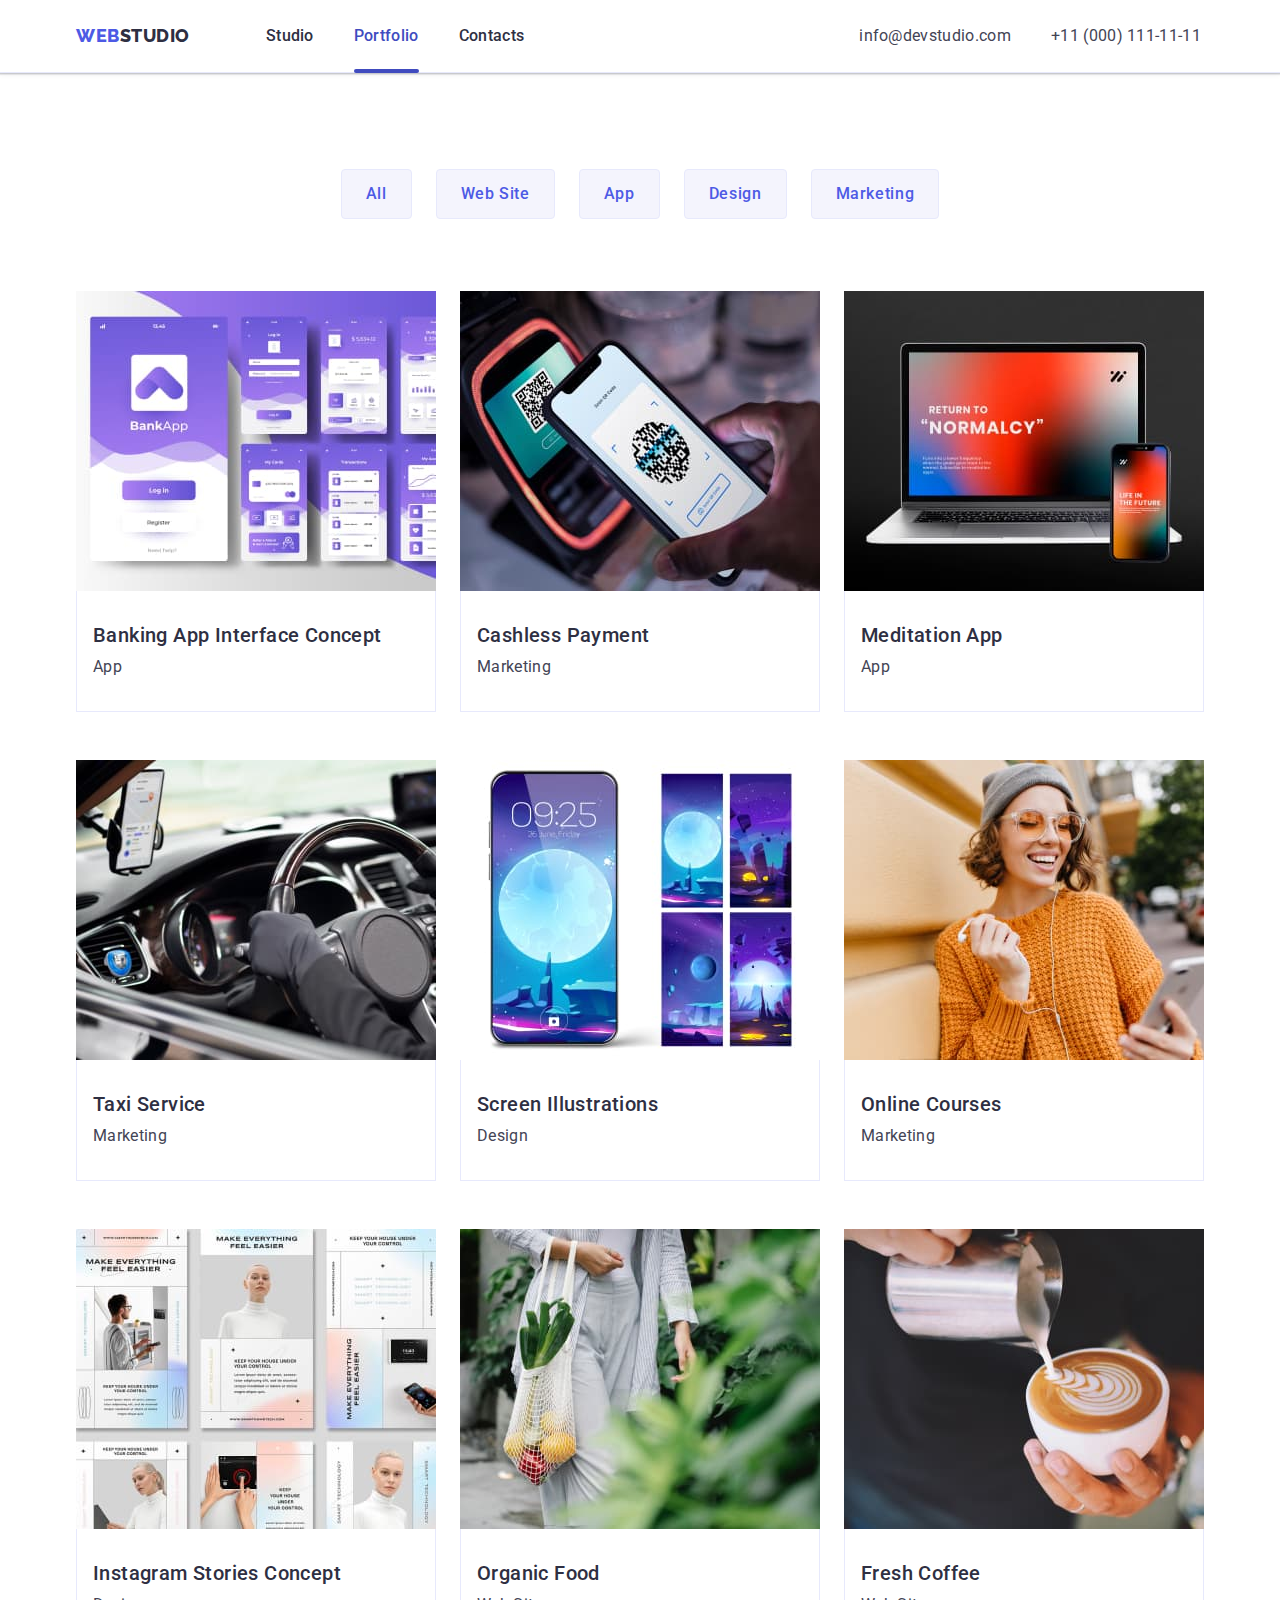
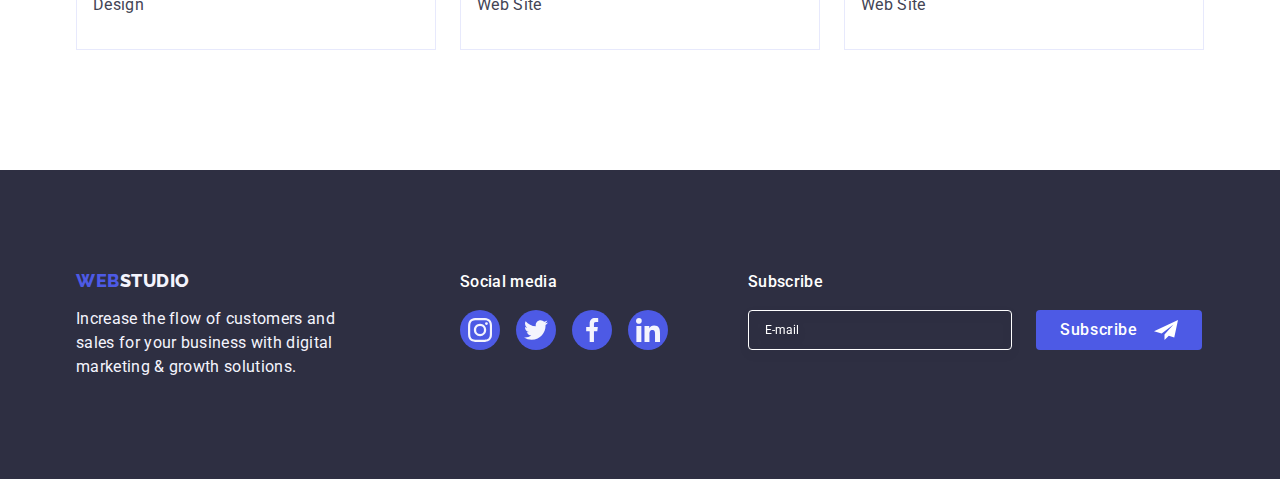
==== commit ff97901d: "third mark-up" ====
--- a/portfolio.html
+++ b/portfolio.html
@@ -343,15 +343,13 @@
         <div class="footer-subscribe-wrapper">
           <p class="footer-icons-text">Subscribe</p>
           <form class="footer-subscribe-form">
-            <label
-              class="subscribe-input-label"
-              for="email"
-              name="subscribe-label"
-            >
+            <label class="subscribe-input-label" for="email">
               <input
                 type="email"
                 class="subscribe-input"
                 placeholder="E-mail"
+                name="email"
+                id="email"
               />
             </label>
 
--- a/css/styles.css
+++ b/css/styles.css
@@ -679,11 +679,11 @@
 .footer-subscribe-form {
   display: flex;
   position: relative;
-
-  /* gap: 24px; */
-  /* align-items: center; */
-  /* justify-content: center; */
-  /* align-items: flex-start; */
+  gap: 24px
+    /* gap: 24px; */
+    /* align-items: center; */
+    /* justify-content: center; */
+    /* align-items: flex-start; */
 }
 
 .subscribe-input {
@@ -694,19 +694,19 @@
   border-radius: 4px;
   padding: 0;
   padding-left: 16px;
-  margin-right: 24px;
-  display: flex;
-  align-items: center;
-  letter-spacing: 0.03;
+  /* margin-right: 24px; */
+  display: flex;
+  align-items: center;
+  letter-spacing: 0.04;
+  font-size: 12px;
+  filter: drop-shadow(0px 4px 4px rgba(0, 0, 0, 0.15));
+  color: var(--white-color);
 }
 
 .subscribe-input::placeholder {
-  /* padding: 8px 0px 8px 16px; */
   color: var(--white-color);
-  /* background-color: var(--dark-color); */
   font-size: 12px;
   line-height: 2;
-  /* letter-spacing: 0.04em; */
 }
 
 
@@ -717,15 +717,15 @@
   border: transparent;
   min-width: 165px;
   letter-spacing: 0.04em;
-  padding: 8px 0px 8px 24px;
-  display: flex;
-  gap: 16px;
-
+  padding: 8px 24px 8px 24px;
+  display: flex;
+  justify-content: center;
 }
 
 
 .subscribe-icon {
   fill: var(--white-color);
+  margin-left: 16px;
 }
 
 /* modal window */
@@ -734,7 +734,7 @@
   top: 0;
   left: 0;
   width: 100%;
-  height: 100%;
+  min-height: 584px;
   background-color: rgba(46, 47, 66, 0.4);
   opacity: 1;
   visibility: visible;
@@ -916,8 +916,8 @@
   background-repeat: no-repeat;
   background-position: center;
   transition-property: background-color;
-  transition-duration: var(--slow-transform);
-  transition-timing-function: var(--trans-timing);
+  transition-duration: 250ms;
+  transition-timing-function: cubic-bezier(0.4, 0, 0.2, 1);
 }
 
 .checkbox-text {
@@ -941,7 +941,7 @@
 
 .form-checkbox-icon .checked {
   opacity: 0;
-  transition: var(--slow-transform) var(--trans-timing);
+  transition: 250ms cubic-bezier(0.4, 0, 0.2, 1);
 }
 
 .form-checkbox:checked+.form-checkbox-icon .checked {
@@ -985,8 +985,8 @@
 
   color: var(--white-color);
   transition-property: background-color;
-  transition-duration: var(--slow-transform);
-  transition-timing-function: var(--trans-timing);
+  transition-duration: 250ms;
+  transition-timing-function: cubic-bezier(0.4, 0, 0.2, 1);
 
 }
 
